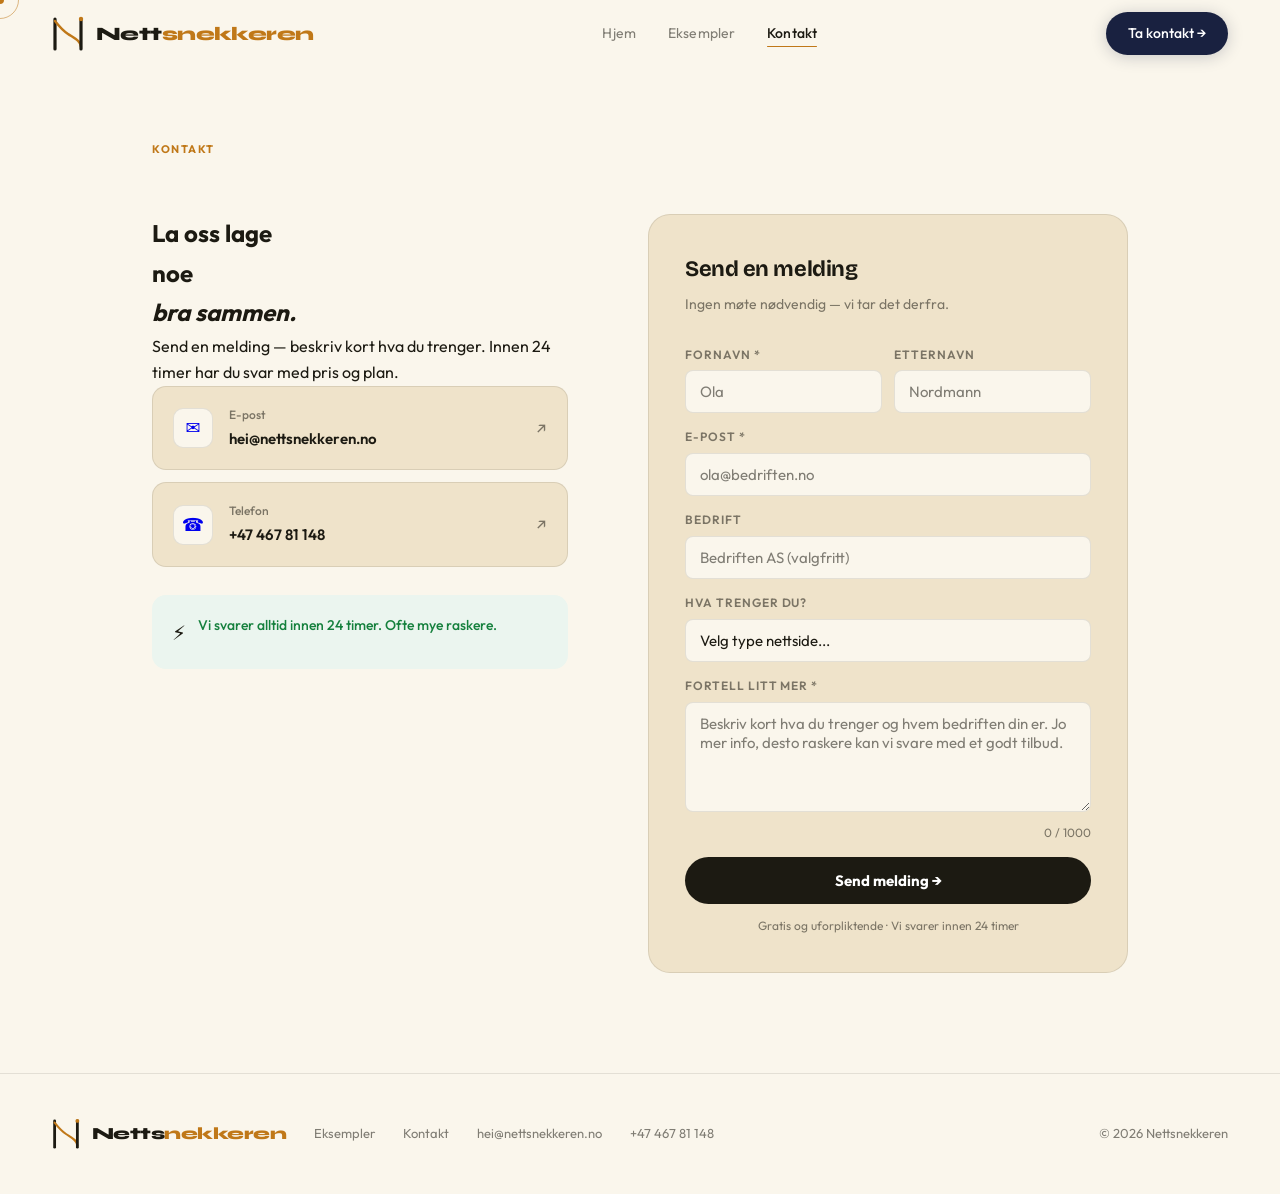
==== kontakt.html @ 8ee66120 "Major redesign: slot-rotator, before/after slider, fornoydgaranti Hero - Centered layout with time-o" ====
<!DOCTYPE html>
<html lang="no">
<head>
  <meta charset="UTF-8" />
  <meta name="viewport" content="width=device-width, initial-scale=1.0" />
  <title>Kontakt — Nettsnekkeren</title>
  <meta name="description" content="Ta kontakt med Nettsnekkeren. Jeg svarer innen 24 timer med et uforpliktende tilbud." />

  <!-- Favicon -->
  <link rel="icon" href="data:image/svg+xml,<svg xmlns='http://www.w3.org/2000/svg' viewBox='0 0 36 36'><rect width='36' height='36' rx='8' fill='%23192140'/><path d='M9 27L9 9' stroke='%23FAF6EC' stroke-width='3' stroke-linecap='round'/><path d='M9 11C9 11,15 19,18 19C21 19,27 19,27 25' stroke='%23C07818' stroke-width='2.5' stroke-linecap='round' fill='none'/><path d='M27 9L27 27' stroke='%23FAF6EC' stroke-width='3' stroke-linecap='round'/><circle cx='27' cy='9' r='2.5' fill='%23C07818'/></svg>" />

  <!-- Open Graph -->
  <meta property="og:title" content="Kontakt — Nettsnekkeren" />
  <meta property="og:description" content="Send en melding og få svar innen 24 timer med et uforpliktende tilbud." />
  <meta property="og:type" content="website" />
  <meta property="og:url" content="https://nettsnekkeren.no/kontakt.html" />
  <meta property="og:locale" content="nb_NO" />
  <meta name="twitter:card" content="summary_large_image" />
  <link rel="canonical" href="https://nettsnekkeren.no/kontakt.html" />

  <link rel="preconnect" href="https://fonts.googleapis.com" />
  <link rel="preconnect" href="https://fonts.gstatic.com" crossorigin />
  <link href="https://fonts.googleapis.com/css2?family=Bricolage+Grotesque:opsz,wght@12..96,400;12..96,600;12..96,700;12..96,800&family=Outfit:wght@300;400;500;600;700&family=Syne:wght@700;800&display=swap" rel="stylesheet" />
  <link rel="stylesheet" href="styles.css" />
  <style>
    .contact-page {
      padding: 72px 0 100px;
      min-height: calc(100svh - 64px - 90px);
    }
    .contact-grid {
      display: grid;
      grid-template-columns: 1fr 480px;
      gap: 80px;
      align-items: start;
      margin-top: 56px;
    }

    /* Left side info */
    .contact-info h1 {
      font-family: 'Bricolage Grotesque', sans-serif;
      font-size: clamp(38px, 5vw, 58px);
      font-weight: 800; letter-spacing: -0.03em;
      line-height: 1.05; margin-bottom: 20px;
    }
    .contact-info h1 em { font-style: normal; font-weight: 800; color: var(--honey); }
    .contact-info > p {
      font-size: 18px; color: var(--ink-55);
      line-height: 1.65; max-width: 400px; margin-bottom: 48px;
    }
    .contact-methods { display: flex; flex-direction: column; gap: 12px; }
    .contact-method {
      display: flex; align-items: center; gap: 16px;
      padding: 18px 20px;
      background: var(--cream-mid);
      border: 1px solid var(--border);
      border-radius: var(--r);
      text-decoration: none;
      transition: border-color 0.15s, box-shadow 0.15s;
    }
    .contact-method:hover {
      border-color: var(--border-mid);
      box-shadow: 0 2px 12px rgba(0,0,0,0.06);
    }
    .contact-method-icon {
      width: 40px; height: 40px; border-radius: 10px;
      background: var(--cream);
      border: 1px solid var(--border);
      display: flex; align-items: center; justify-content: center;
      font-size: 18px; flex-shrink: 0;
    }
    .contact-method-text { flex: 1; }
    .contact-method-label { font-size: 12px; color: var(--ink-55); font-weight: 500; margin-bottom: 2px; }
    .contact-method-val { font-size: 15px; font-weight: 600; color: var(--ink); }
    .contact-method-arrow { font-size: 16px; color: var(--ink-55); }

    .contact-promise {
      margin-top: 28px;
      padding: 20px;
      background: var(--green-bg);
      border-radius: var(--r);
      display: flex; align-items: flex-start; gap: 12px;
    }
    .contact-promise-icon { font-size: 20px; flex-shrink: 0; margin-top: 1px; }
    .contact-promise p {
      font-size: 14px; color: #15803d; line-height: 1.5; font-weight: 500;
    }

    /* Right side form */
    .contact-form-card {
      background: var(--cream-mid);
      border: 1px solid var(--border);
      border-radius: var(--r-lg);
      padding: 36px;
    }
    .contact-form-card h2 {
      font-family: 'Bricolage Grotesque', sans-serif;
      font-size: 22px; font-weight: 700;
      letter-spacing: -0.02em; margin-bottom: 6px;
    }
    .contact-form-card .sub {
      font-size: 14px; color: var(--ink-55); margin-bottom: 28px;
    }

    .fg { margin-bottom: 14px; }
    .fg label {
      display: block; font-size: 12px; font-weight: 600;
      letter-spacing: 0.08em; text-transform: uppercase;
      color: var(--ink-55); margin-bottom: 6px;
    }
    .fg input, .fg select, .fg textarea {
      width: 100%;
      background: var(--cream);
      border: 1.5px solid var(--border);
      border-radius: 8px;
      padding: 11px 14px;
      font-size: 15px; color: var(--ink);
      font-family: 'Outfit', sans-serif;
      outline: none;
      transition: border-color 0.15s;
      appearance: none;
    }
    .fg input:focus, .fg select:focus, .fg textarea:focus {
      border-color: rgba(15,15,15,0.35);
    }
    .fg input::placeholder, .fg textarea::placeholder { color: var(--ink-55); }
    .fg textarea { resize: vertical; min-height: 110px; }
    .fg-row { display: grid; grid-template-columns: 1fr 1fr; gap: 12px; }
    .fg select { cursor: pointer; color: var(--ink); }
    .fg select option { color: var(--ink); }

    .char-hint { font-size: 12px; color: var(--ink-55); text-align: right; margin-top: 4px; }

    .btn-submit {
      width: 100%; background: var(--ink); color: white;
      border: none; border-radius: 100px;
      padding: 14px; font-size: 15px; font-weight: 700;
      cursor: pointer; margin-top: 8px;
      font-family: 'Outfit', sans-serif;
      transition: background 0.15s, transform 0.15s;
      display: flex; align-items: center; justify-content: center; gap: 6px;
    }
    .btn-submit:hover:not(:disabled) { background: #2a2a2a; transform: translateY(-1px); }
    .btn-submit:disabled { opacity: 0.5; cursor: not-allowed; }

    .form-fine {
      text-align: center; font-size: 12px;
      color: var(--ink-55); margin-top: 12px;
    }

    /* Success state */
    .success-msg {
      display: none;
      flex-direction: column; align-items: center;
      justify-content: center; text-align: center;
      padding: 48px 24px; gap: 12px;
    }
    .success-msg.show { display: flex; }
    .success-icon { font-size: 48px; }
    .success-msg h3 { font-size: 22px; font-weight: 700; letter-spacing: -0.02em; }
    .success-msg p { font-size: 15px; color: var(--ink-55); }

    @media (max-width: 900px) {
      .contact-grid { grid-template-columns: 1fr; gap: 48px; }
      .contact-info h1 { font-size: clamp(32px, 8vw, 48px); }
    }
    @media (max-width: 600px) {
      .fg-row { grid-template-columns: 1fr; }
      .contact-form-card { padding: 24px; }
    }
  </style>
</head>
<body>

<a href="#main" class="skip-link">Hopp til hovedinnhold</a>

<!-- Custom cursor -->
<div class="cursor" id="cursor" aria-hidden="true">
  <div class="cursor-ring" id="cursor-ring"></div>
  <div class="cursor-dot"  id="cursor-dot"></div>
</div>

<nav id="nav" aria-label="Hovedmeny">
  <a href="index.html" class="nav-logo" aria-label="Nettsnekkeren — til forsiden">
    <svg class="nav-mark" width="32" height="36" viewBox="0 0 32 36" fill="none" aria-hidden="true">
      <path d="M3 33 L3 3" stroke="var(--ink)" stroke-width="3.2" stroke-linecap="round"/>
      <path d="M3 5 C 3 5, 10 14, 16 18 C 22 22, 29 25, 29 31" stroke="var(--honey)" stroke-width="2.4" stroke-linecap="round" fill="none"/>
      <path d="M29 3 L29 33" stroke="var(--ink)" stroke-width="3.2" stroke-linecap="round"/>
      <circle cx="29" cy="3" r="2.2" fill="var(--honey)"/>
    </svg>
    <span class="nav-wordmark">Nett<span class="hl">snekkeren</span></span>
  </a>
  <div class="nav-links">
    <a href="index.html">Hjem</a>
    <a href="portefolje.html">Eksempler</a>
    <a href="kontakt.html" class="active">Kontakt</a>
  </div>
  <a href="kontakt.html" class="nav-cta">Ta kontakt →</a>
</nav>

<main id="main" class="page">
  <section class="contact-page">
    <div class="container">
      <span class="label r">Kontakt</span>

      <div class="contact-grid">

        <!-- Left: info -->
        <div class="r">
          <h1>La oss lage<br />noe<br /><em>bra sammen.</em></h1>
          <p>
            Send en melding — beskriv kort hva du trenger. Innen 24 timer har du svar med pris og plan.
          </p>

          <div class="contact-methods">
            <a href="mailto:hei@nettsnekkeren.no" class="contact-method">
              <div class="contact-method-icon" aria-hidden="true">✉</div>
              <div class="contact-method-text">
                <div class="contact-method-label">E-post</div>
                <div class="contact-method-val">hei@nettsnekkeren.no</div>
              </div>
              <span class="contact-method-arrow" aria-hidden="true">↗</span>
            </a>
            <a href="tel:+4746781148" class="contact-method">
              <div class="contact-method-icon" aria-hidden="true">☎</div>
              <div class="contact-method-text">
                <div class="contact-method-label">Telefon</div>
                <div class="contact-method-val">+47 467 81 148</div>
              </div>
              <span class="contact-method-arrow" aria-hidden="true">↗</span>
            </a>
          </div>

          <div class="contact-promise">
            <span class="contact-promise-icon">⚡</span>
            <p>Vi svarer alltid innen 24 timer. Ofte mye raskere.</p>
          </div>
        </div>

        <!-- Right: form -->
        <div class="r d1">
          <div class="contact-form-card">
            <div id="form-area">
              <h2>Send en melding</h2>
              <p class="sub">Ingen møte nødvendig — vi tar det derfra.</p>
              <form id="contact-form" onsubmit="handleSubmit(event)" novalidate>
                <div class="fg-row">
                  <div class="fg">
                    <label>Fornavn *</label>
                    <input type="text" id="fname" placeholder="Ola" required />
                  </div>
                  <div class="fg">
                    <label>Etternavn</label>
                    <input type="text" placeholder="Nordmann" />
                  </div>
                </div>
                <div class="fg">
                  <label>E-post *</label>
                  <input type="email" id="email" placeholder="ola@bedriften.no" required />
                </div>
                <div class="fg">
                  <label>Bedrift</label>
                  <input type="text" placeholder="Bedriften AS (valgfritt)" />
                </div>
                <div class="fg">
                  <label>Hva trenger du?</label>
                  <select>
                    <option value="">Velg type nettside...</option>
                    <option>Landingsside / presentasjonsside</option>
                    <option>Nettside med blogg</option>
                    <option>Bookingside</option>
                    <option>Nettbutikk</option>
                    <option>Vet ikke ennå</option>
                  </select>
                </div>
                <div class="fg">
                  <label>Fortell litt mer *</label>
                  <textarea id="msg" placeholder="Beskriv kort hva du trenger og hvem bedriften din er. Jo mer info, desto raskere kan vi svare med et godt tilbud." required maxlength="1000"></textarea>
                  <div class="char-hint"><span id="char-count">0</span> / 1000</div>
                </div>
                <button type="submit" class="btn-submit" id="submit-btn">
                  Send melding →
                </button>
                <p class="form-fine">Gratis og uforpliktende · Vi svarer innen 24 timer</p>
              </form>
            </div>
            <div class="success-msg" id="success-msg">
              <span class="success-icon">✅</span>
              <h3>Melding sendt!</h3>
              <p>Takk! Vi leser meldingen din og svarer innen 24 timer.</p>
              <a href="index.html" class="btn btn-outline" style="margin-top:8px;">Tilbake til forsiden</a>
            </div>
          </div>
        </div>

      </div>
    </div>
  </section>
</main>

<footer>
  <div class="footer-left">
    <a href="index.html" class="nav-logo" style="text-decoration:none;">
      <svg width="28" height="32" viewBox="0 0 32 36" fill="none">
        <path d="M3 33 L3 3" stroke="var(--ink)" stroke-width="3.2" stroke-linecap="round"/>
        <path d="M3 5 C 3 5, 10 14, 16 18 C 22 22, 29 25, 29 31" stroke="var(--honey)" stroke-width="2.4" stroke-linecap="round" fill="none"/>
        <path d="M29 3 L29 33" stroke="var(--ink)" stroke-width="3.2" stroke-linecap="round"/>
        <circle cx="29" cy="3" r="2.2" fill="var(--honey)"/>
      </svg>
      <span class="nav-wordmark" style="font-size:17px;">Netts<span class="hl">nekkeren</span></span>
    </a>
    <a href="portefolje.html">Eksempler</a>
    <a href="kontakt.html">Kontakt</a>
    <a href="mailto:hei@nettsnekkeren.no">hei@nettsnekkeren.no</a>
    <a href="tel:+4746781148">+47 467 81 148</a>
  </div>
  <p>© 2026 Nettsnekkeren</p>
</footer>

<script>
  // Reveal
  const obs = new IntersectionObserver(e => {
    e.forEach(x => { if (x.isIntersecting) x.target.classList.add('in'); });
  }, { threshold: 0.08 });
  document.querySelectorAll('.r').forEach(el => obs.observe(el));

  window.addEventListener('scroll', () => {
    document.getElementById('nav').classList.toggle('scrolled', scrollY > 20);
  }, { passive: true });

  const cursor = document.getElementById('cursor');
  const dot    = document.getElementById('cursor-dot');
  const ring   = document.getElementById('cursor-ring');
  let rx = 0, ry = 0, mx = 0, my = 0;
  document.addEventListener('mousemove', e => {
    mx = e.clientX; my = e.clientY;
    dot.style.left = mx + 'px'; dot.style.top = my + 'px';
  });
  (function animRing() {
    rx += (mx - rx) * 0.12; ry += (my - ry) * 0.12;
    ring.style.left = rx + 'px'; ring.style.top = ry + 'px';
    requestAnimationFrame(animRing);
  })();
  document.querySelectorAll('a, button').forEach(el => {
    el.addEventListener('mouseenter', () => cursor.classList.add('hover'));
    el.addEventListener('mouseleave', () => cursor.classList.remove('hover'));
  });

  // Char counter
  const msg = document.getElementById('msg');
  const counter = document.getElementById('char-count');
  if (msg) {
    msg.addEventListener('input', () => { counter.textContent = msg.value.length; });
  }

  // Form submit
  // TODO: Koble til ekte Formspree-ID n\u00e5r den er klar.
  // Per n\u00e5 \u00e5pnes brukerens e-postklient med innholdet forh\u00e5ndsutfylt — funger som fallback.
  function handleSubmit(e) {
    e.preventDefault();
    const btn = document.getElementById('submit-btn');
    btn.textContent = 'Sender...';
    btn.disabled = true;
    console.warn('[Nettsnekkeren] TODO: koble til ekte Formspree-ID. Bruker mailto-fallback.');

    const fname = (document.getElementById('fname')||{}).value || '';
    const email = (document.getElementById('email')||{}).value || '';
    const msg   = (document.getElementById('msg')||{}).value || '';
    const subject = encodeURIComponent('Henvendelse fra ' + fname);
    const body    = encodeURIComponent(msg + '\n\n--\nFra: ' + fname + ' <' + email + '>');
    // Open mailto as a working fallback while Formspree TODO is pending
    window.location.href = 'mailto:hei@nettsnekkeren.no?subject=' + subject + '&body=' + body;

    setTimeout(() => {
      document.getElementById('form-area').style.display = 'none';
      document.getElementById('success-msg').classList.add('show');
    }, 400);
  }
</script>
</body>
</html>
---- styles.css ----
*, *::before, *::after { box-sizing: border-box; margin: 0; padding: 0; }

:root {
  --cream:       #FAF6EC;
  --cream-mid:   #EFE3CA;
  --cream-dark:  #E4D4B0;
  --honey:       #C07818;
  --honey-mid:   #D4901E;
  --honey-light: #FDF2DC;
  --honey-glow:  rgba(192,120,24,0.16);
  --dark:        #192140;
  --dark-mid:    #243356;
  --dark-light:  #314475;
  --ink:         #1C1A12;
  --ink-55:      rgba(28,26,18,0.55);
  --ink-30:      rgba(28,26,18,0.30);
  --ink-25:      rgba(28,26,18,0.22);
  --ink-10:      rgba(28,26,18,0.08);
  --border:      rgba(28,26,18,0.10);
  --border-mid:  rgba(28,26,18,0.16);
  --green:       #2A9452;
  --green-bg:    #EBF5EF;
  --r:           14px;
  --r-lg:        22px;
  --r-xl:        30px;
}

html { scroll-behavior: smooth; }

/* ── Skip link (a11y) ─────────────────── */
.skip-link {
  position: absolute; left: -9999px; top: 0;
  background: var(--dark); color: var(--cream);
  padding: 12px 20px; border-radius: 0 0 10px 0;
  font-weight: 600; font-size: 14px; z-index: 10000;
  text-decoration: none;
}
.skip-link:focus { left: 0; }

body {
  background: var(--cream);
  color: var(--ink);
  font-family: 'Outfit', system-ui, sans-serif;
  font-size: 16px;
  line-height: 1.65;
  -webkit-font-smoothing: antialiased;
  overflow-x: hidden;
  cursor: none;
}

@media (prefers-reduced-motion: reduce) {
  *, *::before, *::after {
    animation-duration: 0.001ms !important;
    animation-iteration-count: 1 !important;
    transition-duration: 0.001ms !important;
    scroll-behavior: auto !important;
  }
  .cursor { display: none; }
  body { cursor: auto; }
}

/* ── CUSTOM CURSOR ─────────────────────── */
.cursor { pointer-events: none; position: fixed; z-index: 9999; top: 0; left: 0; }
.cursor-dot {
  width: 8px; height: 8px; border-radius: 50%;
  background: var(--honey);
  position: absolute;
  transform: translate(-50%, -50%);
  transition: width 0.2s, height 0.2s, opacity 0.2s;
}
.cursor-ring {
  width: 38px; height: 38px; border-radius: 50%;
  border: 1.5px solid rgba(192,120,24,0.5);
  position: absolute;
  transform: translate(-50%, -50%);
  transition: width 0.3s cubic-bezier(0.22,1,0.36,1),
              height 0.3s cubic-bezier(0.22,1,0.36,1),
              opacity 0.3s;
}
.cursor.hover .cursor-dot { width: 12px; height: 12px; }
.cursor.hover .cursor-ring { width: 56px; height: 56px; opacity: 0.3; }

/* ── NAV ────────────────────────────────── */
nav {
  position: fixed; top: 0; left: 0; right: 0; z-index: 100;
  height: 68px;
  display: flex; align-items: center; justify-content: space-between;
  padding: 0 52px;
  transition: background 0.4s, border-color 0.4s, backdrop-filter 0.4s;
  border-bottom: 1px solid transparent;
}
nav.scrolled {
  background: rgba(249,245,236,0.88);
  backdrop-filter: blur(20px) saturate(1.6);
  border-color: var(--border);
}

.nav-logo { display: flex; align-items: center; gap: 12px; text-decoration: none; }
.nav-mark { display: block; }
.nav-wordmark {
  font-family: 'Syne', sans-serif;
  font-size: 19px; font-weight: 800;
  color: var(--ink);
  letter-spacing: -0.03em; line-height: 1;
}
.nav-wordmark .hl { color: var(--honey); }

.nav-links { display: flex; gap: 2px; }
.nav-links a {
  font-size: 14px; color: var(--ink-55);
  text-decoration: none; padding: 7px 15px;
  border-radius: 8px; position: relative;
  transition: color 0.18s, background 0.18s; letter-spacing: 0.01em;
}
.nav-links a:hover { color: var(--ink); background: var(--ink-10); }
.nav-links a.active { color: var(--ink); font-weight: 500; }
.nav-links a.active::after {
  content: ''; position: absolute;
  bottom: 5px; left: 15px; right: 15px;
  height: 1.5px; background: var(--honey); border-radius: 2px;
}

.nav-cta {
  font-size: 14px; font-weight: 500;
  background: var(--dark); color: #fff;
  border: none; border-radius: 100px;
  padding: 10px 22px; cursor: none;
  text-decoration: none; display: inline-flex; align-items: center; gap: 6px;
  box-shadow: 0 2px 16px rgba(26,37,64,0.22);
  transition: background 0.2s, box-shadow 0.2s, transform 0.15s;
  font-family: 'Outfit', sans-serif;
}
.nav-cta:hover {
  background: var(--dark-mid);
  box-shadow: 0 6px 28px rgba(26,37,64,0.3);
  transform: translateY(-1px);
}

/* ── PAGE ───────────────────────────────── */
.page { padding-top: 68px; }
.container    { max-width: 1080px; margin: 0 auto; padding: 0 52px; }
.container-sm { max-width: 680px;  margin: 0 auto; padding: 0 52px; }

/* ── TYPE ───────────────────────────────── */
.label {
  font-size: 11px; font-weight: 700;
  letter-spacing: 0.14em; text-transform: uppercase;
  color: var(--honey); display: block; margin-bottom: 14px;
}
.grad {
  background: linear-gradient(125deg, var(--honey) 10%, #D4921E 55%, var(--dark-mid) 100%);
  -webkit-background-clip: text; -webkit-text-fill-color: transparent;
  background-clip: text;
}

/* ── BADGE ──────────────────────────────── */
.badge {
  display: inline-flex; align-items: center; gap: 7px;
  background: var(--honey-light); color: var(--honey);
  font-size: 12px; font-weight: 600;
  padding: 5px 14px; border-radius: 100px;
  border: 1px solid rgba(192,120,24,0.22);
}
.badge-dot {
  width: 6px; height: 6px; border-radius: 50%;
  background: var(--green);
  box-shadow: 0 0 7px rgba(25,122,72,0.65);
  animation: pulse 2.4s ease-in-out infinite;
}
@keyframes pulse { 0%,100%{opacity:1} 50%{opacity:0.35} }

/* ── BUTTONS ────────────────────────────── */
.btn {
  display: inline-flex; align-items: center; gap: 7px;
  font-family: 'Outfit', sans-serif;
  font-size: 15px; font-weight: 500;
  padding: 12px 26px; border-radius: 100px;
  text-decoration: none; cursor: none; border: none;
  transition: transform 0.22s cubic-bezier(0.22,1,0.36,1),
              box-shadow 0.2s, background 0.18s, color 0.18s, border-color 0.18s;
}
.btn-dark {
  background: var(--dark); color: #fff;
  box-shadow: 0 2px 16px rgba(26,37,64,0.2);
}
.btn-dark:hover {
  background: var(--dark-mid); transform: translateY(-2px);
  box-shadow: 0 8px 28px rgba(26,37,64,0.28);
}
.btn-outline {
  background: transparent; color: var(--ink);
  border: 1.5px solid var(--border-mid);
}
.btn-outline:hover {
  border-color: var(--honey); color: var(--honey);
  background: var(--honey-light); transform: translateY(-2px);
}

/* ── REVEAL ──────────────────────────────── */
.r {
  opacity: 0; transform: translateY(28px);
  transition: opacity 0.72s cubic-bezier(0.22,1,0.36,1),
              transform 0.72s cubic-bezier(0.22,1,0.36,1);
}
.r.in { opacity: 1; transform: translateY(0); }
.r.d1 { transition-delay: 0.08s; }
.r.d2 { transition-delay: 0.16s; }
.r.d3 { transition-delay: 0.24s; }
.r.d4 { transition-delay: 0.32s; }

/* ── FOOTER ─────────────────────────────── */
footer {
  background: var(--cream); border-top: 1px solid var(--border);
  padding: 44px 52px;
  display: flex; justify-content: space-between;
  align-items: center; flex-wrap: wrap; gap: 16px;
}
.footer-left { display: flex; align-items: center; gap: 28px; flex-wrap: wrap; }
.footer-left a { font-size: 13px; color: var(--ink-55); text-decoration: none; transition: color 0.15s; }
.footer-left a:hover { color: var(--honey); }
footer p { font-size: 13px; color: var(--ink-55); }

@media (max-width: 768px) {
  nav { padding: 0 20px; }
  .container { padding: 0 20px; }
  .container-sm { padding: 0 20px; }
  footer { padding: 36px 20px; flex-direction: column; align-items: flex-start; }
  .nav-links { display: none; }
  body { cursor: auto; }
  .cursor { display: none; }
}
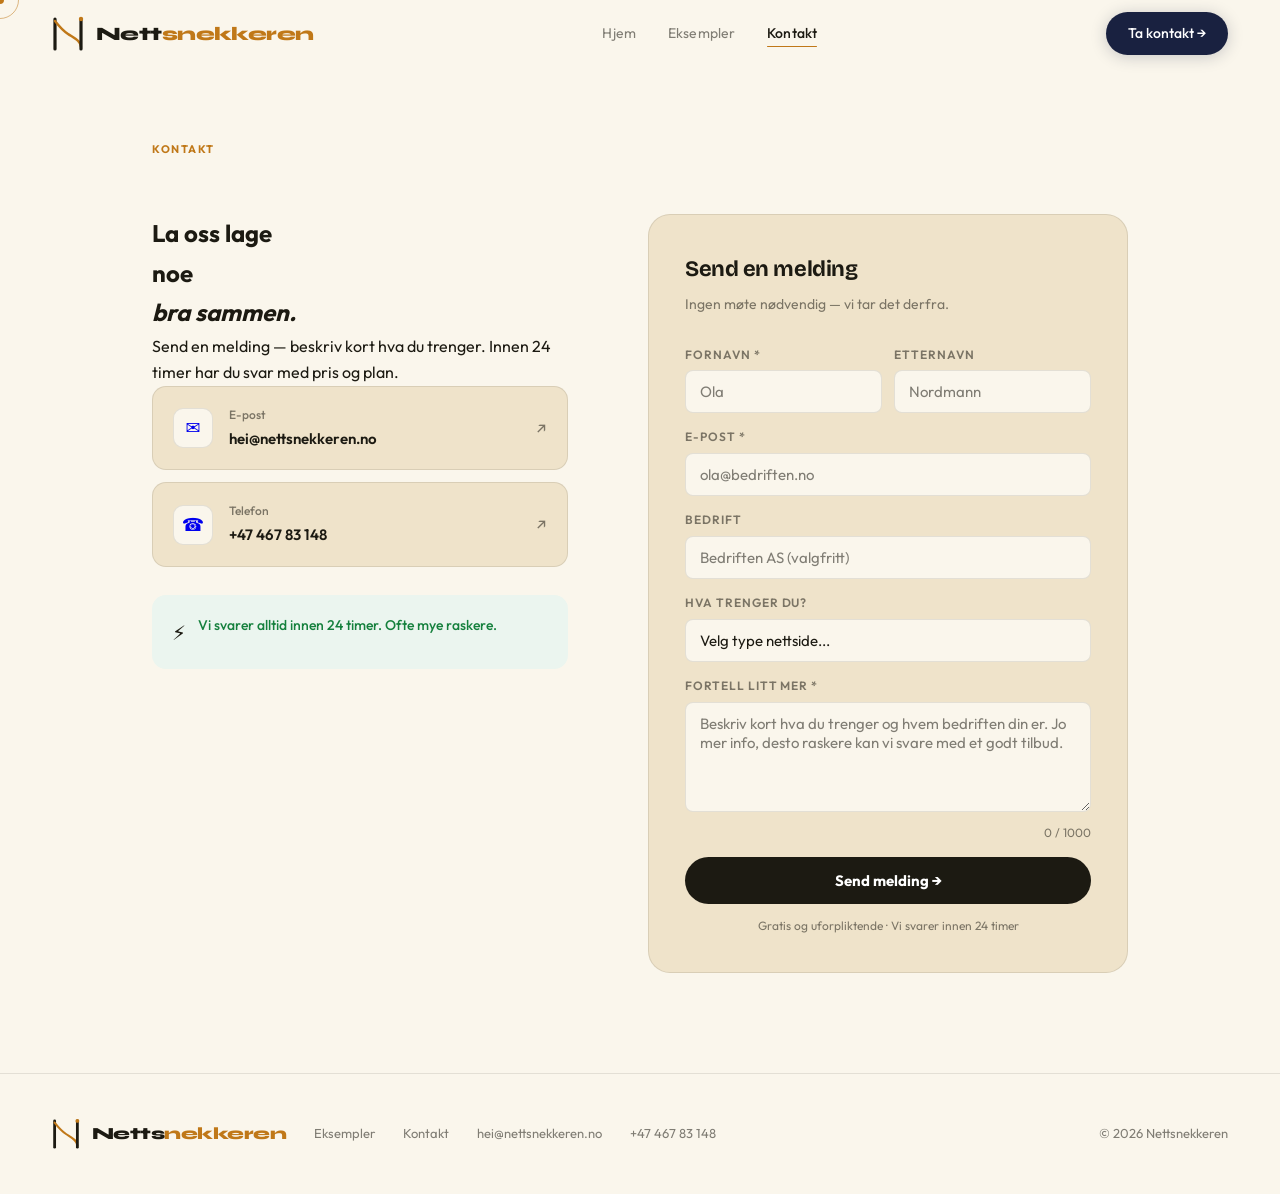
==== commit 10160f84: "Welcome: TV-skjerm med oransje TV i skog, sekvensiell avspilling, overlay med logo + Miracode typewr" ====
--- a/kontakt.html
+++ b/kontakt.html
@@ -220,11 +220,11 @@
               </div>
               <span class="contact-method-arrow" aria-hidden="true">↗</span>
             </a>
-            <a href="tel:+4746781148" class="contact-method">
+            <a href="tel:+4746783148" class="contact-method">
               <div class="contact-method-icon" aria-hidden="true">☎</div>
               <div class="contact-method-text">
                 <div class="contact-method-label">Telefon</div>
-                <div class="contact-method-val">+47 467 81 148</div>
+                <div class="contact-method-val">+47 467 83 148</div>
               </div>
               <span class="contact-method-arrow" aria-hidden="true">↗</span>
             </a>
@@ -311,7 +311,7 @@
     <a href="portefolje.html">Eksempler</a>
     <a href="kontakt.html">Kontakt</a>
     <a href="mailto:hei@nettsnekkeren.no">hei@nettsnekkeren.no</a>
-    <a href="tel:+4746781148">+47 467 81 148</a>
+    <a href="tel:+4746783148">+47 467 83 148</a>
   </div>
   <p>© 2026 Nettsnekkeren</p>
 </footer>
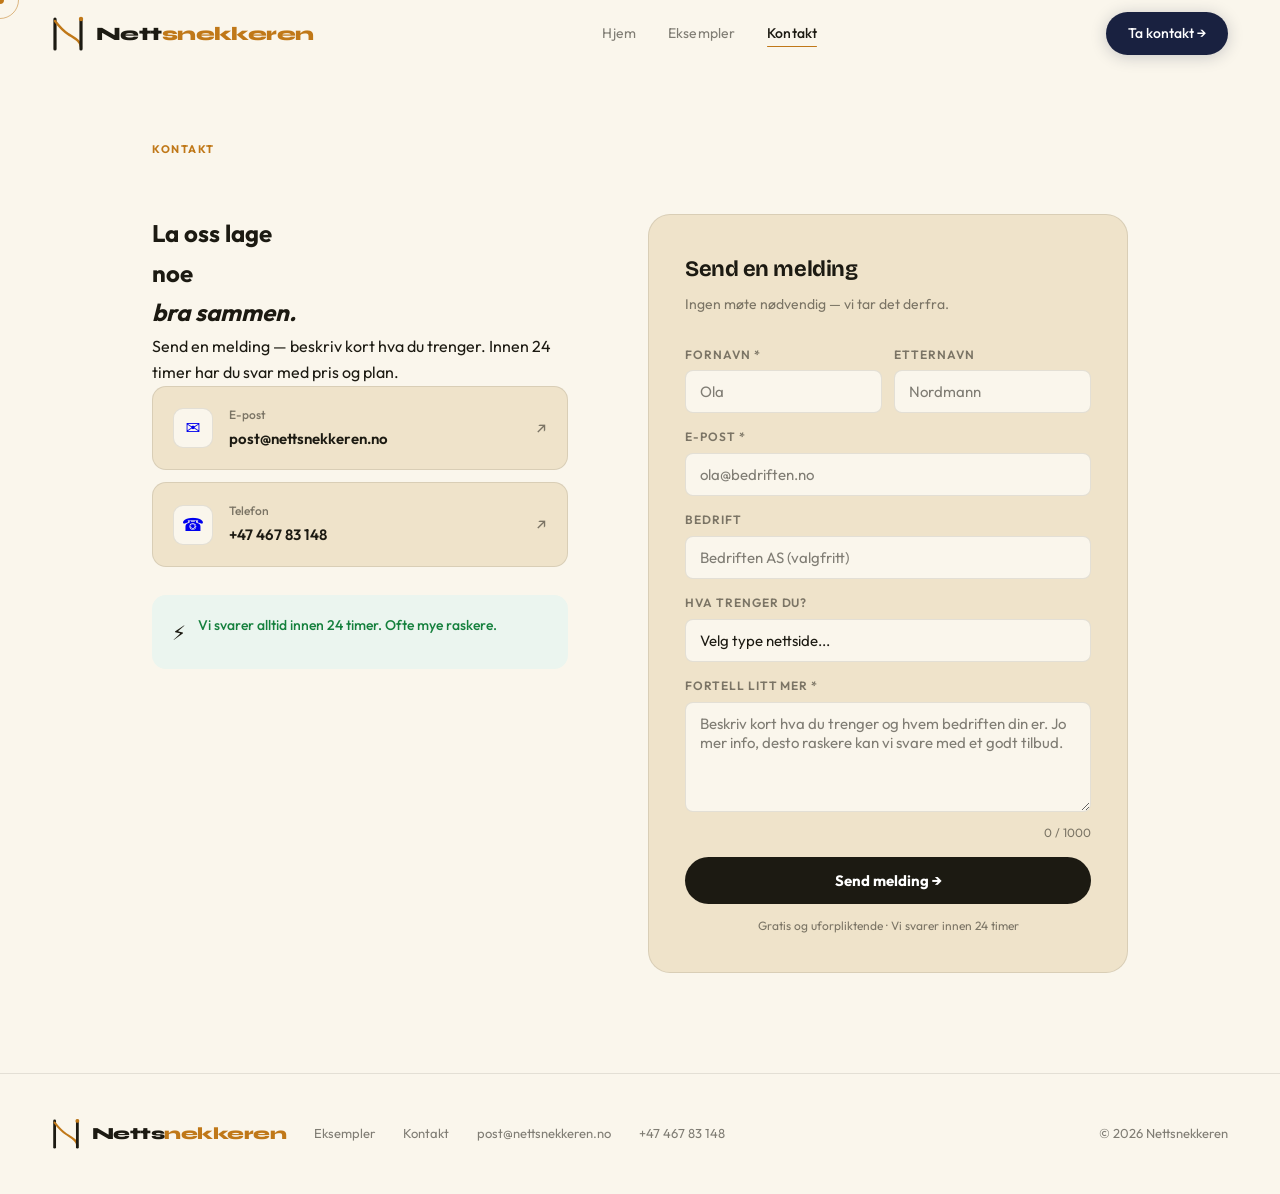
==== commit d7546e25: "Pause polert + tusj-ring rundt intro-claim, snap-scroll på prosess-kort, byttet e-post til post@nett" ====
--- a/kontakt.html
+++ b/kontakt.html
@@ -212,11 +212,11 @@
           </p>
 
           <div class="contact-methods">
-            <a href="mailto:hei@nettsnekkeren.no" class="contact-method">
+            <a href="mailto:post@nettsnekkeren.no" class="contact-method">
               <div class="contact-method-icon" aria-hidden="true">✉</div>
               <div class="contact-method-text">
                 <div class="contact-method-label">E-post</div>
-                <div class="contact-method-val">hei@nettsnekkeren.no</div>
+                <div class="contact-method-val">post@nettsnekkeren.no</div>
               </div>
               <span class="contact-method-arrow" aria-hidden="true">↗</span>
             </a>
@@ -310,7 +310,7 @@
     </a>
     <a href="portefolje.html">Eksempler</a>
     <a href="kontakt.html">Kontakt</a>
-    <a href="mailto:hei@nettsnekkeren.no">hei@nettsnekkeren.no</a>
+    <a href="mailto:post@nettsnekkeren.no">post@nettsnekkeren.no</a>
     <a href="tel:+4746783148">+47 467 83 148</a>
   </div>
   <p>© 2026 Nettsnekkeren</p>
@@ -368,7 +368,7 @@
     const subject = encodeURIComponent('Henvendelse fra ' + fname);
     const body    = encodeURIComponent(msg + '\n\n--\nFra: ' + fname + ' <' + email + '>');
     // Open mailto as a working fallback while Formspree TODO is pending
-    window.location.href = 'mailto:hei@nettsnekkeren.no?subject=' + subject + '&body=' + body;
+    window.location.href = 'mailto:post@nettsnekkeren.no?subject=' + subject + '&body=' + body;
 
     setTimeout(() => {
       document.getElementById('form-area').style.display = 'none';
